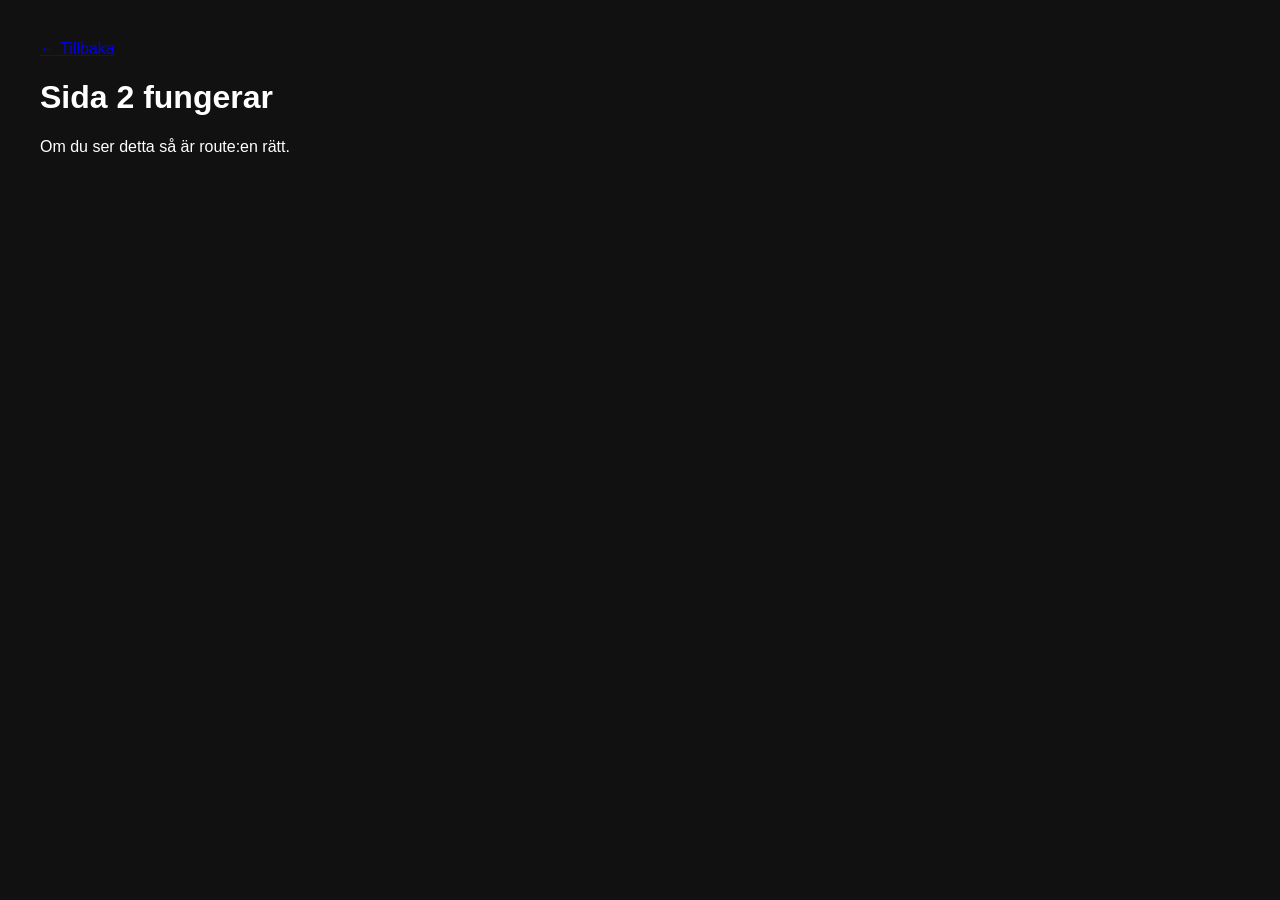
==== pausinstallningar/index.html @ a7c9d022 "index.html" ====
<!DOCTYPE html>
<html lang="sv">
<head>
  <meta charset="UTF-8" />
  <meta name="viewport" content="width=device-width, initial-scale=1.0" />
  <title>Sida 2</title>
  <link rel="stylesheet" href="style.css" />
  <a href="/">← Tillbaka</a>
</head>
<body>
  <h1>Sida 2 fungerar</h1>
  <p>Om du ser detta så är route:en rätt.</p>

  <script src="app.js"></script>
</body>
</html>
---- pausinstallningar/style.css ----
body {
  background: #111;
  color: white;
  font-family: Arial, sans-serif;
  padding: 2rem;
}
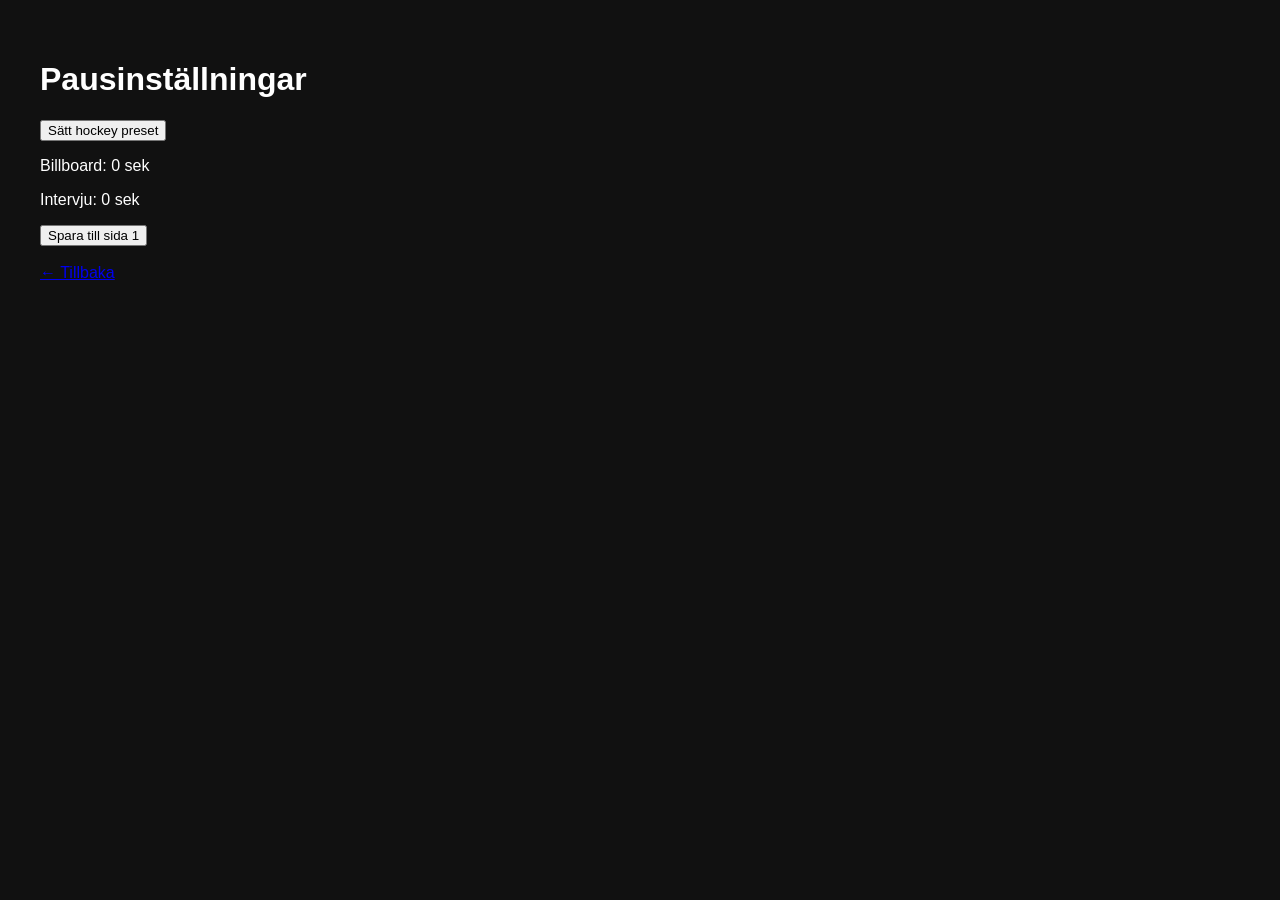
==== commit ed9a7e81: "index.html" ====
--- a/pausinstallningar/index.html
+++ b/pausinstallningar/index.html
@@ -3,13 +3,22 @@
 <head>
   <meta charset="UTF-8" />
   <meta name="viewport" content="width=device-width, initial-scale=1.0" />
-  <title>Sida 2</title>
+  <title>Pausinställningar</title>
   <link rel="stylesheet" href="style.css" />
-  <a href="/">← Tillbaka</a>
 </head>
 <body>
-  <h1>Sida 2 fungerar</h1>
-  <p>Om du ser detta så är route:en rätt.</p>
+
+  <h1>Pausinställningar</h1>
+
+  <button id="setPreset">Sätt hockey preset</button>
+
+  <p>Billboard: <span id="billboard">0</span> sek</p>
+  <p>Intervju: <span id="interview">0</span> sek</p>
+
+  <button id="save">Spara till sida 1</button>
+
+  <br><br>
+  <a href="/">← Tillbaka</a>
 
   <script src="app.js"></script>
 </body>
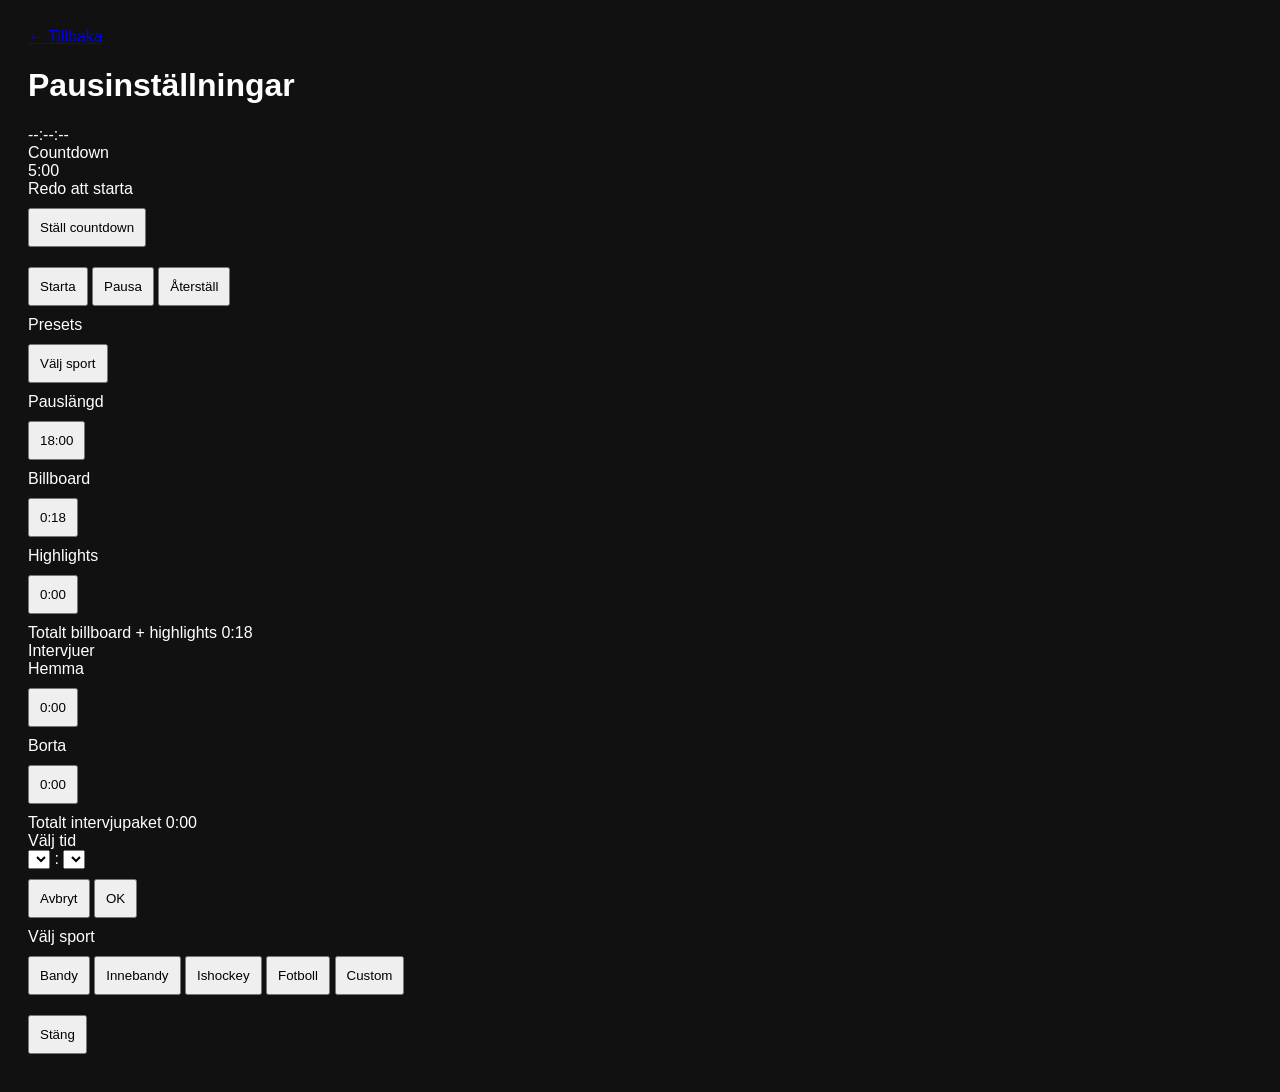
==== commit 12517408: "index.html" ====
--- a/pausinstallningar/index.html
+++ b/pausinstallningar/index.html
@@ -2,24 +2,114 @@
 <html lang="sv">
 <head>
   <meta charset="UTF-8" />
-  <meta name="viewport" content="width=device-width, initial-scale=1.0" />
-  <title>Pausinställningar</title>
+  <meta name="viewport" content="width=device-width, initial-scale=1" />
+  <title>Pausklocka – Pausinställningar</title>
   <link rel="stylesheet" href="style.css" />
 </head>
 <body>
+  <main class="app-shell">
+    <header class="app-header">
+      <a href="/" class="back-link">← Tillbaka</a>
+      <h1 class="app-title">Pausinställningar</h1>
+      <div id="liveClock" class="live-clock">--:--:--</div>
+    </header>
 
-  <h1>Pausinställningar</h1>
+    <section class="card countdown-card">
+      <div id="countdownLabel" class="card-label">Countdown</div>
+      <div id="countdownDisplay" class="countdown-value">5:00</div>
+      <div id="countdownMeta" class="countdown-meta">Redo att starta</div>
 
-  <button id="setPreset">Sätt hockey preset</button>
+      <button id="openCountdownPicker" class="time-pill" type="button">Ställ countdown</button>
 
-  <p>Billboard: <span id="billboard">0</span> sek</p>
-  <p>Intervju: <span id="interview">0</span> sek</p>
+      <div class="action-row">
+        <button id="startCountdownBtn" class="action-btn primary-btn" type="button">Starta</button>
+        <button id="pauseCountdownBtn" class="action-btn secondary-btn-solid" type="button">Pausa</button>
+        <button id="resetCountdownBtn" class="action-btn secondary-btn-solid" type="button">Återställ</button>
+      </div>
+    </section>
 
-  <button id="save">Spara till sida 1</button>
+    <section class="card">
+      <div class="card-label">Presets</div>
+      <button id="openPresetPicker" class="time-pill medium-pill" type="button">Välj sport</button>
+    </section>
 
-  <br><br>
-  <a href="/">← Tillbaka</a>
+    <section class="card">
+      <div class="card-label">Pauslängd</div>
+      <button id="openPausePicker" class="time-pill medium-pill" type="button">18:00</button>
+    </section>
 
-  <script src="app.js"></script>
+    <section class="card">
+      <div class="card-label">Billboard</div>
+      <button id="openBillboardPicker" class="time-pill medium-pill" type="button">0:18</button>
+    </section>
+
+    <section class="card">
+      <div class="card-label">Highlights</div>
+      <button id="openHighlightsPicker" class="time-pill medium-pill" type="button">0:00</button>
+
+      <div class="info-total">
+        <span class="info-total-label">Totalt billboard + highlights</span>
+        <span id="billboardHighlightsTotal" class="info-total-value">0:18</span>
+      </div>
+    </section>
+
+    <section class="card interviews-card">
+      <div class="card-label">Intervjuer</div>
+
+      <div class="dual-buttons">
+        <div class="dual-block">
+          <div class="mini-label">Hemma</div>
+          <button id="openInterviewHomePicker" class="time-pill small-pill" type="button">0:00</button>
+        </div>
+
+        <div class="dual-block">
+          <div class="mini-label">Borta</div>
+          <button id="openInterviewAwayPicker" class="time-pill small-pill" type="button">0:00</button>
+        </div>
+      </div>
+
+      <div class="info-total">
+        <span class="info-total-label">Totalt intervjupaket</span>
+        <span id="interviewTotal" class="info-total-value">0:00</span>
+      </div>
+    </section>
+  </main>
+
+  <div id="timePickerOverlay" class="timepicker-overlay hidden" aria-hidden="true">
+    <div class="timepicker-box">
+      <div id="timePickerTitle" class="timepicker-title">Välj tid</div>
+
+      <div id="durationPicker" class="timepicker-scrolls">
+        <select id="pickerMinutes" aria-label="Minuter"></select>
+        <span>:</span>
+        <select id="pickerSeconds" aria-label="Sekunder"></select>
+      </div>
+
+      <div class="timepicker-actions">
+        <button id="pickerCancel" class="secondary-btn" type="button">Avbryt</button>
+        <button id="pickerSet" type="button">OK</button>
+      </div>
+    </div>
+  </div>
+
+  <div id="presetPickerOverlay" class="timepicker-overlay hidden" aria-hidden="true">
+    <div class="timepicker-box">
+      <div class="timepicker-title">Välj sport</div>
+
+      <div class="preset-list">
+        <button class="preset-option" type="button" data-preset="bandy">Bandy</button>
+        <button class="preset-option" type="button" data-preset="innebandy">Innebandy</button>
+        <button class="preset-option" type="button" data-preset="ishockey">Ishockey</button>
+        <button class="preset-option" type="button" data-preset="fotboll">Fotboll</button>
+        <button class="preset-option" type="button" data-preset="custom">Custom</button>
+      </div>
+
+      <div class="timepicker-actions">
+        <button id="presetCancel" class="secondary-btn" type="button">Stäng</button>
+      </div>
+    </div>
+  </div>
+
+  <script src="app.js" defer></script>
 </body>
 </html>
--- a/pausinstallningar/style.css
+++ b/pausinstallningar/style.css
@@ -1,6 +1,11 @@
 body {
   background: #111;
   color: white;
-  font-family: Arial, sans-serif;
-  padding: 2rem;
+  font-family: Arial;
+  padding: 20px;
 }
+
+button {
+  padding: 10px;
+  margin: 10px 0;
+}
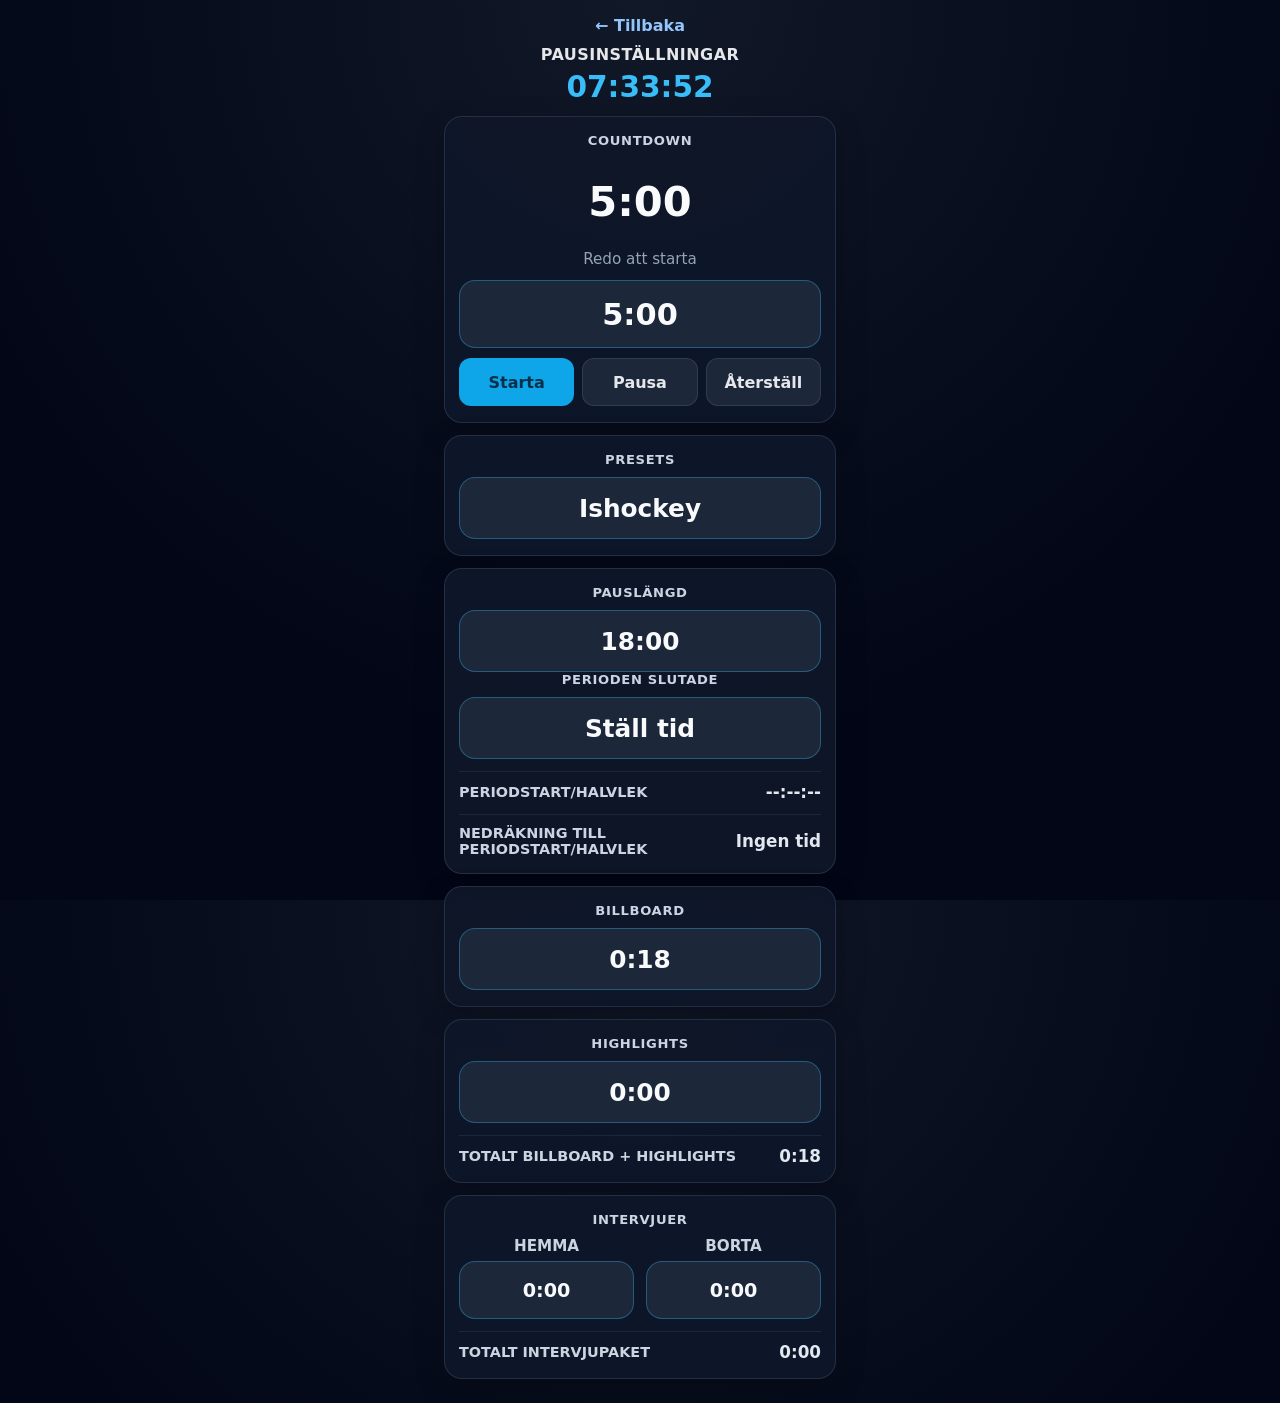
==== commit 455d32c9: "index.html" ====
--- a/pausinstallningar/index.html
+++ b/pausinstallningar/index.html
@@ -36,11 +36,26 @@
     <section class="card">
       <div class="card-label">Pauslängd</div>
       <button id="openPausePicker" class="time-pill medium-pill" type="button">18:00</button>
+
+      <div class="subsection-gap"></div>
+
+      <div class="card-label small-card-label">Perioden slutade</div>
+      <button id="openPeriodEndPicker" class="time-pill medium-pill" type="button">Ställ tid</button>
+
+      <div class="info-total">
+        <span class="info-total-label">Periodstart/halvlek</span>
+        <span id="periodStartValue" class="info-total-value">--:--:--</span>
+      </div>
+
+      <div class="info-total">
+        <span class="info-total-label">Nedräkning till periodstart/halvlek</span>
+        <span id="periodStartCountdown" class="info-total-value">Ingen tid</span>
+      </div>
     </section>
 
     <section class="card">
       <div class="card-label">Billboard</div>
-      <button id="openBillboardPicker" class="time-pill medium-pill" type="button">0:18</button>
+      <button id="openBillboardPicker" class="time-pill medium-pill" type="button">0:20</button>
     </section>
 
     <section class="card">
@@ -49,7 +64,7 @@
 
       <div class="info-total">
         <span class="info-total-label">Totalt billboard + highlights</span>
-        <span id="billboardHighlightsTotal" class="info-total-value">0:18</span>
+        <span id="billboardHighlightsTotal" class="info-total-value">0:20</span>
       </div>
     </section>
 
@@ -85,6 +100,14 @@
         <select id="pickerSeconds" aria-label="Sekunder"></select>
       </div>
 
+      <div id="clockPicker" class="timepicker-scrolls hidden">
+        <select id="pickerHoursClock" aria-label="Timmar"></select>
+        <span>:</span>
+        <select id="pickerMinutesClock" aria-label="Minuter"></select>
+        <span>:</span>
+        <select id="pickerSecondsClock" aria-label="Sekunder"></select>
+      </div>
+
       <div class="timepicker-actions">
         <button id="pickerCancel" class="secondary-btn" type="button">Avbryt</button>
         <button id="pickerSet" type="button">OK</button>
--- a/pausinstallningar/style.css
+++ b/pausinstallningar/style.css
@@ -1,11 +1,341 @@
+* {
+  box-sizing: border-box;
+}
+
+html,
 body {
-  background: #111;
-  color: white;
-  font-family: Arial;
-  padding: 20px;
-}
-
-button {
-  padding: 10px;
-  margin: 10px 0;
-}
+  height: 100%;
+}
+
+body {
+  margin: 0;
+  font-family: system-ui, sans-serif;
+  color: #e5e7eb;
+  background: radial-gradient(circle at top, #111827, #020617 68%);
+}
+
+button,
+select {
+  font: inherit;
+}
+
+.app-shell {
+  min-height: 100vh;
+  max-width: 420px;
+  margin: 0 auto;
+  padding: 14px 14px 24px;
+  display: flex;
+  flex-direction: column;
+  gap: 12px;
+}
+
+.app-header {
+  text-align: center;
+  padding-top: 2px;
+}
+
+.back-link {
+  display: inline-block;
+  margin-bottom: 10px;
+  color: #93c5fd;
+  text-decoration: none;
+  font-weight: 700;
+}
+
+.back-link:active {
+  transform: scale(0.99);
+}
+
+.app-title {
+  margin: 0 0 6px;
+  font-size: 1rem;
+  font-weight: 700;
+  letter-spacing: 0.03em;
+  text-transform: uppercase;
+}
+
+.live-clock {
+  font-size: 1.85rem;
+  font-weight: 700;
+  color: #38bdf8;
+  font-variant-numeric: tabular-nums;
+}
+
+.card {
+  background: rgba(15, 23, 42, 0.92);
+  border: 1px solid rgba(148, 163, 184, 0.18);
+  border-radius: 18px;
+  box-shadow: 0 10px 30px rgba(0, 0, 0, 0.22);
+  padding: 16px 14px;
+}
+
+.card-label {
+  font-size: 0.82rem;
+  font-weight: 700;
+  letter-spacing: 0.05em;
+  text-transform: uppercase;
+  color: #cbd5e1;
+  margin-bottom: 10px;
+  text-align: center;
+}
+
+.countdown-card {
+  text-align: center;
+}
+
+.countdown-value {
+  min-height: 88px;
+  display: flex;
+  align-items: center;
+  justify-content: center;
+  font-size: clamp(2rem, 8vw, 2.6rem);
+  line-height: 1.1;
+  font-weight: 800;
+  text-align: center;
+  font-variant-numeric: tabular-nums;
+  color: #f8fafc;
+}
+
+.countdown-value.warning {
+  color: #ef4444;
+}
+
+.countdown-meta {
+  margin-top: 4px;
+  margin-bottom: 12px;
+  color: #94a3b8;
+  font-size: 0.95rem;
+  text-align: center;
+}
+
+.time-pill {
+  width: 100%;
+  min-height: 68px;
+  border: 1px solid rgba(56, 189, 248, 0.35);
+  border-radius: 16px;
+  background: rgba(30, 41, 59, 0.95);
+  color: #f8fafc;
+  font-size: 1.9rem;
+  font-weight: 800;
+  font-variant-numeric: tabular-nums;
+  cursor: pointer;
+}
+
+.time-pill:active {
+  transform: scale(0.99);
+}
+
+.medium-pill {
+  font-size: 1.55rem;
+  min-height: 62px;
+}
+
+.small-pill {
+  font-size: 1.2rem;
+  min-height: 58px;
+}
+
+.action-row {
+  display: grid;
+  grid-template-columns: 1fr 1fr 1fr;
+  gap: 8px;
+  margin-top: 10px;
+}
+
+.action-btn {
+  min-height: 48px;
+  border-radius: 12px;
+  border: none;
+  font-weight: 700;
+  cursor: pointer;
+}
+
+.primary-btn {
+  background: #0ea5e9;
+  color: #082f49;
+}
+
+.secondary-btn-solid {
+  background: rgba(30, 41, 59, 0.95);
+  color: #e5e7eb;
+  border: 1px solid rgba(148, 163, 184, 0.18);
+}
+
+.info-total {
+  display: flex;
+  justify-content: space-between;
+  align-items: center;
+  gap: 10px;
+  margin-top: 12px;
+  padding-top: 10px;
+  border-top: 1px solid rgba(148, 163, 184, 0.12);
+}
+
+.info-total-label {
+  font-size: 0.9rem;
+  font-weight: 700;
+  color: #cbd5e1;
+  text-transform: uppercase;
+}
+
+.info-total-value {
+  font-size: 1.05rem;
+  font-weight: 800;
+  color: #e2e8f0;
+  font-variant-numeric: tabular-nums;
+  white-space: nowrap;
+}
+
+.interviews-card {
+  text-align: center;
+}
+
+.dual-buttons {
+  display: grid;
+  grid-template-columns: 1fr 1fr;
+  gap: 12px;
+}
+
+.dual-block {
+  display: grid;
+  gap: 6px;
+}
+
+.mini-label {
+  font-size: 0.95rem;
+  font-weight: 700;
+  color: #cbd5e1;
+  text-transform: uppercase;
+}
+
+.timepicker-overlay {
+  position: fixed;
+  inset: 0;
+  background: rgba(2, 6, 23, 0.82);
+  display: flex;
+  align-items: center;
+  justify-content: center;
+  padding: 16px;
+}
+
+.timepicker-overlay.hidden {
+  display: none;
+}
+
+.timepicker-box {
+  width: min(320px, 100%);
+  background: #020617;
+  border: 1px solid rgba(148, 163, 184, 0.2);
+  border-radius: 18px;
+  padding: 18px 16px;
+}
+
+.timepicker-title {
+  text-align: center;
+  font-size: 1rem;
+  font-weight: 700;
+  margin-bottom: 12px;
+}
+
+.timepicker-scrolls {
+  display: flex;
+  align-items: center;
+  justify-content: center;
+  gap: 8px;
+  margin-bottom: 16px;
+}
+
+.timepicker-scrolls span {
+  font-size: 1.4rem;
+  font-weight: 700;
+}
+
+select {
+  width: 96px;
+  min-height: 52px;
+  border-radius: 12px;
+  border: 1px solid #475569;
+  background: #0f172a;
+  color: #e5e7eb;
+  text-align: center;
+  font-size: 1.25rem;
+}
+
+.timepicker-actions {
+  display: flex;
+  gap: 10px;
+}
+
+.timepicker-actions button {
+  flex: 1;
+  min-height: 46px;
+  border-radius: 12px;
+  border: none;
+  font-weight: 700;
+  cursor: pointer;
+}
+
+.secondary-btn {
+  background: transparent;
+  border: 1px solid #475569 !important;
+  color: #e5e7eb;
+}
+
+.timepicker-actions button:last-child {
+  background: #0ea5e9;
+  color: #082f49;
+}
+
+.preset-list {
+  display: grid;
+  gap: 8px;
+  margin-bottom: 14px;
+}
+
+.preset-option {
+  min-height: 52px;
+  border-radius: 12px;
+  border: 1px solid rgba(56, 189, 248, 0.25);
+  background: rgba(30, 41, 59, 0.95);
+  color: #f8fafc;
+  font-weight: 700;
+  cursor: pointer;
+}
+
+.preset-option:active {
+  transform: scale(0.99);
+}
+
+@media (max-height: 740px) {
+  .app-shell {
+    gap: 10px;
+    padding-top: 10px;
+  }
+
+  .countdown-value {
+    min-height: 72px;
+    font-size: clamp(1.75rem, 7vw, 2.2rem);
+  }
+
+  .time-pill {
+    min-height: 60px;
+    font-size: 1.65rem;
+  }
+
+  .medium-pill {
+    font-size: 1.35rem;
+  }
+
+  .small-pill {
+    font-size: 1.05rem;
+  }
+
+  .action-btn {
+    min-height: 44px;
+  }
+
+  .info-total-label,
+  .info-total-value {
+    font-size: 0.9rem;
+  }
+}
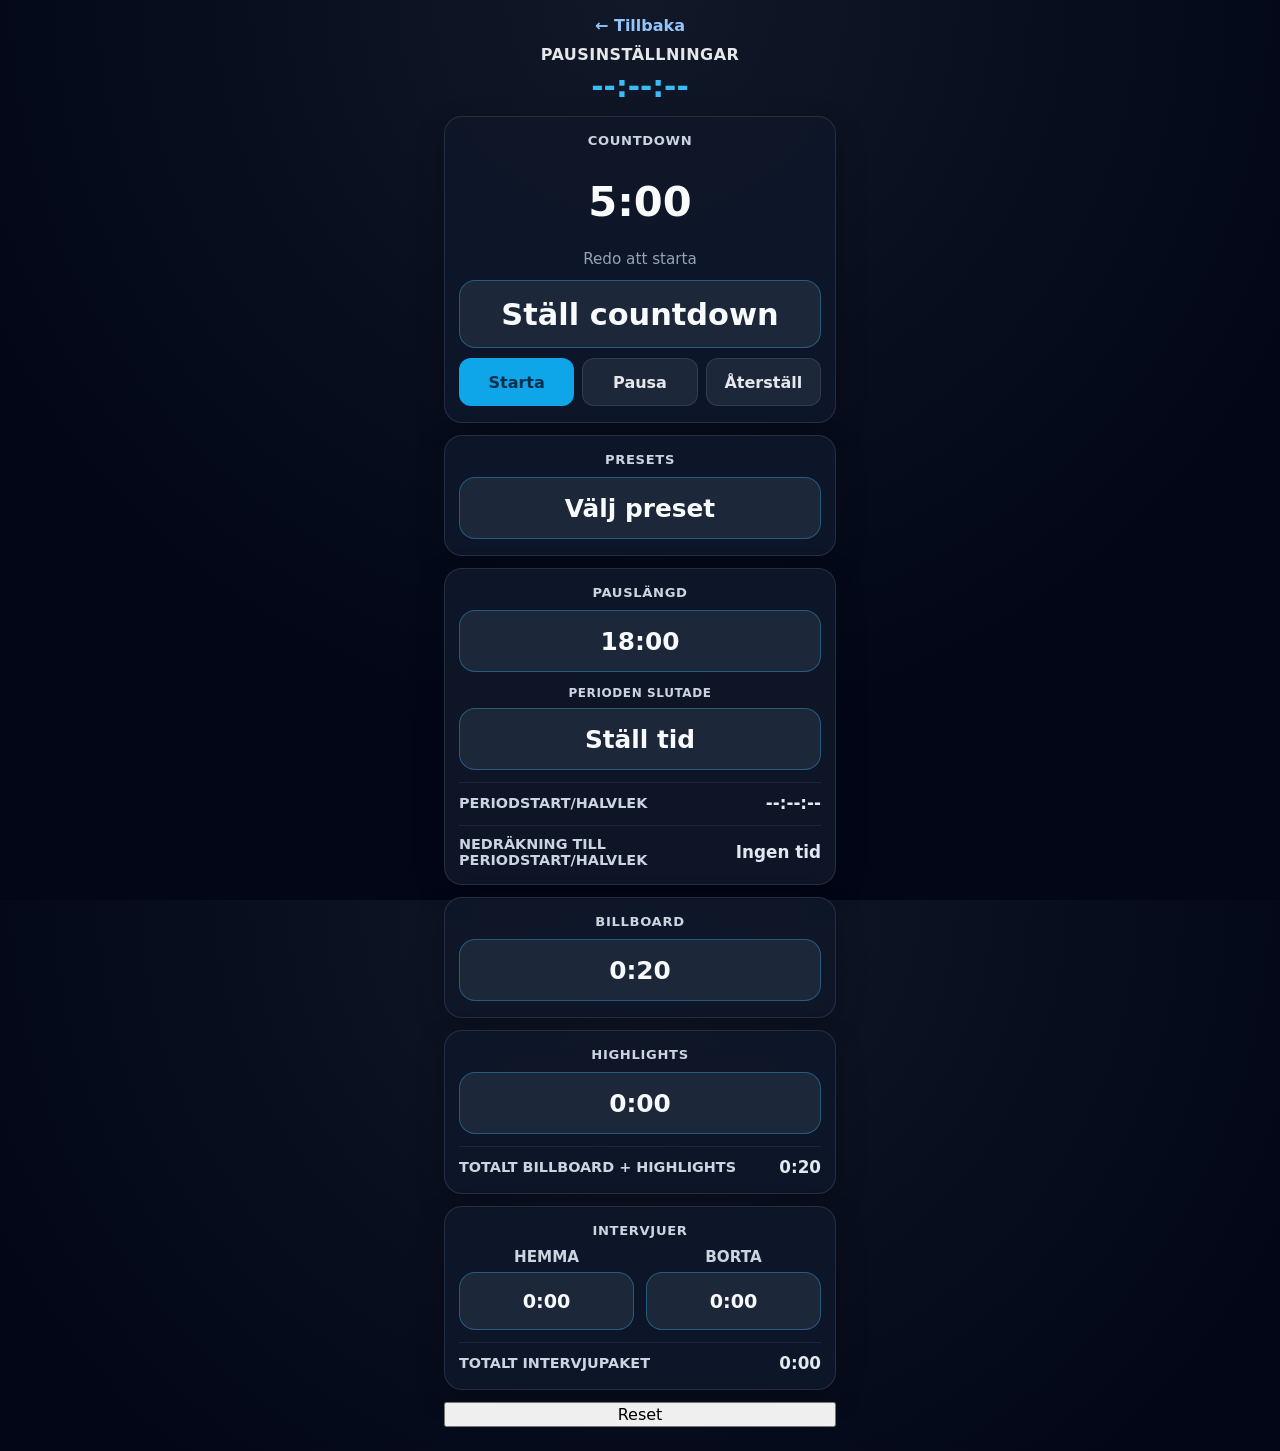
==== commit fb7aeb7a: "index.html" ====
--- a/pausinstallningar/index.html
+++ b/pausinstallningar/index.html
@@ -30,7 +30,7 @@
 
     <section class="card">
       <div class="card-label">Presets</div>
-      <button id="openPresetPicker" class="time-pill medium-pill" type="button">Välj sport</button>
+      <button id="openPresetPicker" class="time-pill medium-pill" type="button">Välj preset</button>
     </section>
 
     <section class="card">
@@ -88,24 +88,57 @@
         <span id="interviewTotal" class="info-total-value">0:00</span>
       </div>
     </section>
+
+    <button id="fullResetBtn" class="full-reset-btn" type="button">Reset</button>
   </main>
 
   <div id="timePickerOverlay" class="timepicker-overlay hidden" aria-hidden="true">
     <div class="timepicker-box">
       <div id="timePickerTitle" class="timepicker-title">Välj tid</div>
 
-      <div id="durationPicker" class="timepicker-scrolls">
-        <select id="pickerMinutes" aria-label="Minuter"></select>
-        <span>:</span>
-        <select id="pickerSeconds" aria-label="Sekunder"></select>
+      <div id="durationPicker" class="picker-grid">
+        <div class="picker-column">
+          <div class="picker-label">Min</div>
+          <button class="picker-adjust-btn" type="button" data-adjust-target="durationMinutes" data-adjust="1">+</button>
+          <div id="durationMinutesDisplay" class="picker-value">05</div>
+          <button class="picker-adjust-btn" type="button" data-adjust-target="durationMinutes" data-adjust="-1">−</button>
+        </div>
+
+        <div class="picker-separator">:</div>
+
+        <div class="picker-column">
+          <div class="picker-label">Sek</div>
+          <button class="picker-adjust-btn" type="button" data-adjust-target="durationSeconds" data-adjust="1">+</button>
+          <div id="durationSecondsDisplay" class="picker-value">00</div>
+          <button class="picker-adjust-btn" type="button" data-adjust-target="durationSeconds" data-adjust="-1">−</button>
+        </div>
       </div>
 
-      <div id="clockPicker" class="timepicker-scrolls hidden">
-        <select id="pickerHoursClock" aria-label="Timmar"></select>
-        <span>:</span>
-        <select id="pickerMinutesClock" aria-label="Minuter"></select>
-        <span>:</span>
-        <select id="pickerSecondsClock" aria-label="Sekunder"></select>
+      <div id="clockPicker" class="picker-grid hidden">
+        <div class="picker-column">
+          <div class="picker-label">Tim</div>
+          <button class="picker-adjust-btn" type="button" data-adjust-target="clockHours" data-adjust="1">+</button>
+          <div id="clockHoursDisplay" class="picker-value">20</div>
+          <button class="picker-adjust-btn" type="button" data-adjust-target="clockHours" data-adjust="-1">−</button>
+        </div>
+
+        <div class="picker-separator">:</div>
+
+        <div class="picker-column">
+          <div class="picker-label">Min</div>
+          <button class="picker-adjust-btn" type="button" data-adjust-target="clockMinutes" data-adjust="1">+</button>
+          <div id="clockMinutesDisplay" class="picker-value">35</div>
+          <button class="picker-adjust-btn" type="button" data-adjust-target="clockMinutes" data-adjust="-1">−</button>
+        </div>
+
+        <div class="picker-separator">:</div>
+
+        <div class="picker-column">
+          <div class="picker-label">Sek</div>
+          <button class="picker-adjust-btn" type="button" data-adjust-target="clockSeconds" data-adjust="1">+</button>
+          <div id="clockSecondsDisplay" class="picker-value">00</div>
+          <button class="picker-adjust-btn" type="button" data-adjust-target="clockSeconds" data-adjust="-1">−</button>
+        </div>
       </div>
 
       <div class="timepicker-actions">
@@ -117,7 +150,7 @@
 
   <div id="presetPickerOverlay" class="timepicker-overlay hidden" aria-hidden="true">
     <div class="timepicker-box">
-      <div class="timepicker-title">Välj sport</div>
+      <div class="timepicker-title">Välj preset</div>
 
       <div class="preset-list">
         <button class="preset-option" type="button" data-preset="bandy">Bandy</button>
@@ -135,4 +168,4 @@
 
   <script src="app.js" defer></script>
 </body>
-</html>
+</html>
--- a/pausinstallningar/style.css
+++ b/pausinstallningar/style.css
@@ -77,6 +77,16 @@
   color: #cbd5e1;
   margin-bottom: 10px;
   text-align: center;
+}
+
+.small-card-label {
+  margin-top: 0;
+  margin-bottom: 8px;
+  font-size: 0.75rem;
+}
+
+.subsection-gap {
+  height: 14px;
 }
 
 .countdown-card {
@@ -222,6 +232,10 @@
   display: none;
 }
 
+.hidden {
+  display: none !important;
+}
+
 .timepicker-box {
   width: min(320px, 100%);
   background: #020617;
@@ -243,6 +257,10 @@
   justify-content: center;
   gap: 8px;
   margin-bottom: 16px;
+}
+
+.timepicker-scrolls.hidden {
+  display: none !important;
 }
 
 .timepicker-scrolls span {
@@ -261,6 +279,12 @@
   font-size: 1.25rem;
 }
 
+#pickerHoursClock,
+#pickerMinutesClock,
+#pickerSecondsClock {
+  width: 78px;
+}
+
 .timepicker-actions {
   display: flex;
   gap: 10px;
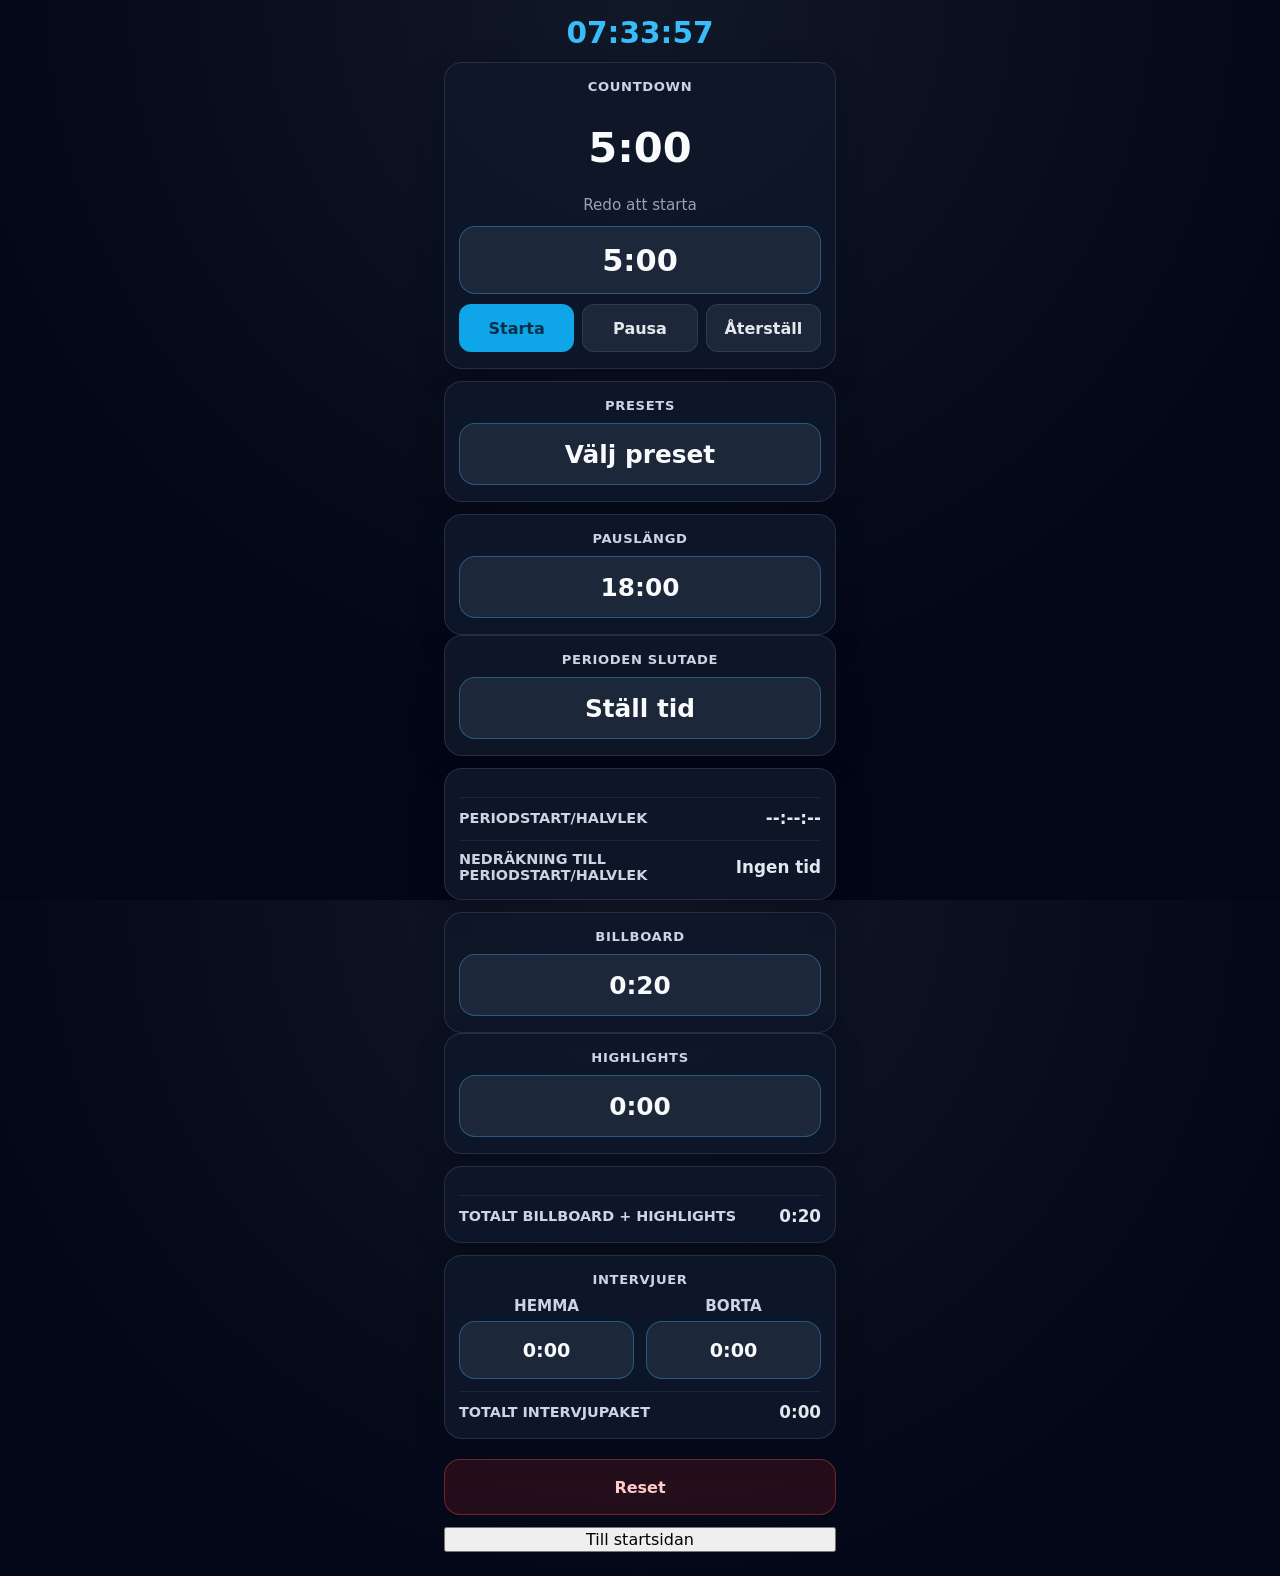
==== commit 48fe0674: "index.html" ====
--- a/pausinstallningar/index.html
+++ b/pausinstallningar/index.html
@@ -9,8 +9,6 @@
 <body>
   <main class="app-shell">
     <header class="app-header">
-      <a href="/" class="back-link">← Tillbaka</a>
-      <h1 class="app-title">Pausinställningar</h1>
       <div id="liveClock" class="live-clock">--:--:--</div>
     </header>
 
@@ -33,16 +31,20 @@
       <button id="openPresetPicker" class="time-pill medium-pill" type="button">Välj preset</button>
     </section>
 
+    <section class="two-col-grid">
+      <section class="card compact-card">
+        <div class="card-label">Pauslängd</div>
+        <button id="openPausePicker" class="time-pill medium-pill" type="button">18:00</button>
+      </section>
+
+      <section class="card compact-card">
+        <div class="card-label">Perioden slutade</div>
+        <button id="openPeriodEndPicker" class="time-pill medium-pill" type="button">Ställ tid</button>
+      </section>
+    </section>
+
     <section class="card">
-      <div class="card-label">Pauslängd</div>
-      <button id="openPausePicker" class="time-pill medium-pill" type="button">18:00</button>
-
-      <div class="subsection-gap"></div>
-
-      <div class="card-label small-card-label">Perioden slutade</div>
-      <button id="openPeriodEndPicker" class="time-pill medium-pill" type="button">Ställ tid</button>
-
-      <div class="info-total">
+      <div class="info-total no-top-border">
         <span class="info-total-label">Periodstart/halvlek</span>
         <span id="periodStartValue" class="info-total-value">--:--:--</span>
       </div>
@@ -53,16 +55,20 @@
       </div>
     </section>
 
-    <section class="card">
-      <div class="card-label">Billboard</div>
-      <button id="openBillboardPicker" class="time-pill medium-pill" type="button">0:20</button>
+    <section class="two-col-grid">
+      <section class="card compact-card">
+        <div class="card-label">Billboard</div>
+        <button id="openBillboardPicker" class="time-pill medium-pill" type="button">0:20</button>
+      </section>
+
+      <section class="card compact-card">
+        <div class="card-label">Highlights</div>
+        <button id="openHighlightsPicker" class="time-pill medium-pill" type="button">0:00</button>
+      </section>
     </section>
 
     <section class="card">
-      <div class="card-label">Highlights</div>
-      <button id="openHighlightsPicker" class="time-pill medium-pill" type="button">0:00</button>
-
-      <div class="info-total">
+      <div class="info-total no-top-border">
         <span class="info-total-label">Totalt billboard + highlights</span>
         <span id="billboardHighlightsTotal" class="info-total-value">0:20</span>
       </div>
@@ -90,6 +96,7 @@
     </section>
 
     <button id="fullResetBtn" class="full-reset-btn" type="button">Reset</button>
+    <button id="backToStartBtn" class="back-start-btn" type="button">Till startsidan</button>
   </main>
 
   <div id="timePickerOverlay" class="timepicker-overlay hidden" aria-hidden="true">
--- a/pausinstallningar/style.css
+++ b/pausinstallningar/style.css
@@ -14,8 +14,7 @@
   background: radial-gradient(circle at top, #111827, #020617 68%);
 }
 
-button,
-select {
+button {
   font: inherit;
 }
 
@@ -218,6 +217,22 @@
   text-transform: uppercase;
 }
 
+.full-reset-btn {
+  margin-top: 8px;
+  min-height: 56px;
+  border: 1px solid rgba(239, 68, 68, 0.4);
+  border-radius: 16px;
+  background: rgba(127, 29, 29, 0.25);
+  color: #fecaca;
+  font-size: 1rem;
+  font-weight: 800;
+  cursor: pointer;
+}
+
+.full-reset-btn:active {
+  transform: scale(0.99);
+}
+
 .timepicker-overlay {
   position: fixed;
   inset: 0;
@@ -237,7 +252,7 @@
 }
 
 .timepicker-box {
-  width: min(320px, 100%);
+  width: min(360px, 100%);
   background: #020617;
   border: 1px solid rgba(148, 163, 184, 0.2);
   border-radius: 18px;
@@ -248,41 +263,63 @@
   text-align: center;
   font-size: 1rem;
   font-weight: 700;
-  margin-bottom: 12px;
-}
-
-.timepicker-scrolls {
+  margin-bottom: 14px;
+}
+
+.picker-grid {
   display: flex;
   align-items: center;
   justify-content: center;
+  gap: 10px;
+  margin-bottom: 16px;
+}
+
+.picker-column {
+  display: grid;
   gap: 8px;
-  margin-bottom: 16px;
-}
-
-.timepicker-scrolls.hidden {
-  display: none !important;
-}
-
-.timepicker-scrolls span {
-  font-size: 1.4rem;
-  font-weight: 700;
-}
-
-select {
-  width: 96px;
-  min-height: 52px;
+  justify-items: center;
+}
+
+.picker-label {
+  font-size: 0.85rem;
+  font-weight: 700;
+  color: #cbd5e1;
+  text-transform: uppercase;
+}
+
+.picker-adjust-btn {
+  width: 76px;
+  min-height: 42px;
   border-radius: 12px;
-  border: 1px solid #475569;
-  background: #0f172a;
-  color: #e5e7eb;
-  text-align: center;
-  font-size: 1.25rem;
-}
-
-#pickerHoursClock,
-#pickerMinutesClock,
-#pickerSecondsClock {
-  width: 78px;
+  border: 1px solid rgba(56, 189, 248, 0.25);
+  background: rgba(30, 41, 59, 0.95);
+  color: #f8fafc;
+  font-size: 1.5rem;
+  font-weight: 800;
+  cursor: pointer;
+}
+
+.picker-value {
+  width: 76px;
+  min-height: 58px;
+  display: flex;
+  align-items: center;
+  justify-content: center;
+  border-radius: 14px;
+  border: 1px solid rgba(148, 163, 184, 0.18);
+  background: rgba(15, 23, 42, 0.92);
+  color: #f8fafc;
+  font-size: 1.8rem;
+  font-weight: 800;
+  font-variant-numeric: tabular-nums;
+}
+
+.picker-separator {
+  font-size: 1.8rem;
+  font-weight: 800;
+  color: #cbd5e1;
+  align-self: center;
+  padding-top: 22px;
 }
 
 .timepicker-actions {
@@ -354,12 +391,24 @@
     font-size: 1.05rem;
   }
 
-  .action-btn {
-    min-height: 44px;
+  .action-btn,
+  .full-reset-btn {
+    min-height: 50px;
+  }
+
+  .picker-adjust-btn {
+    width: 70px;
+    min-height: 40px;
+  }
+
+  .picker-value {
+    width: 70px;
+    min-height: 54px;
+    font-size: 1.65rem;
   }
 
   .info-total-label,
   .info-total-value {
     font-size: 0.9rem;
   }
-}
+}
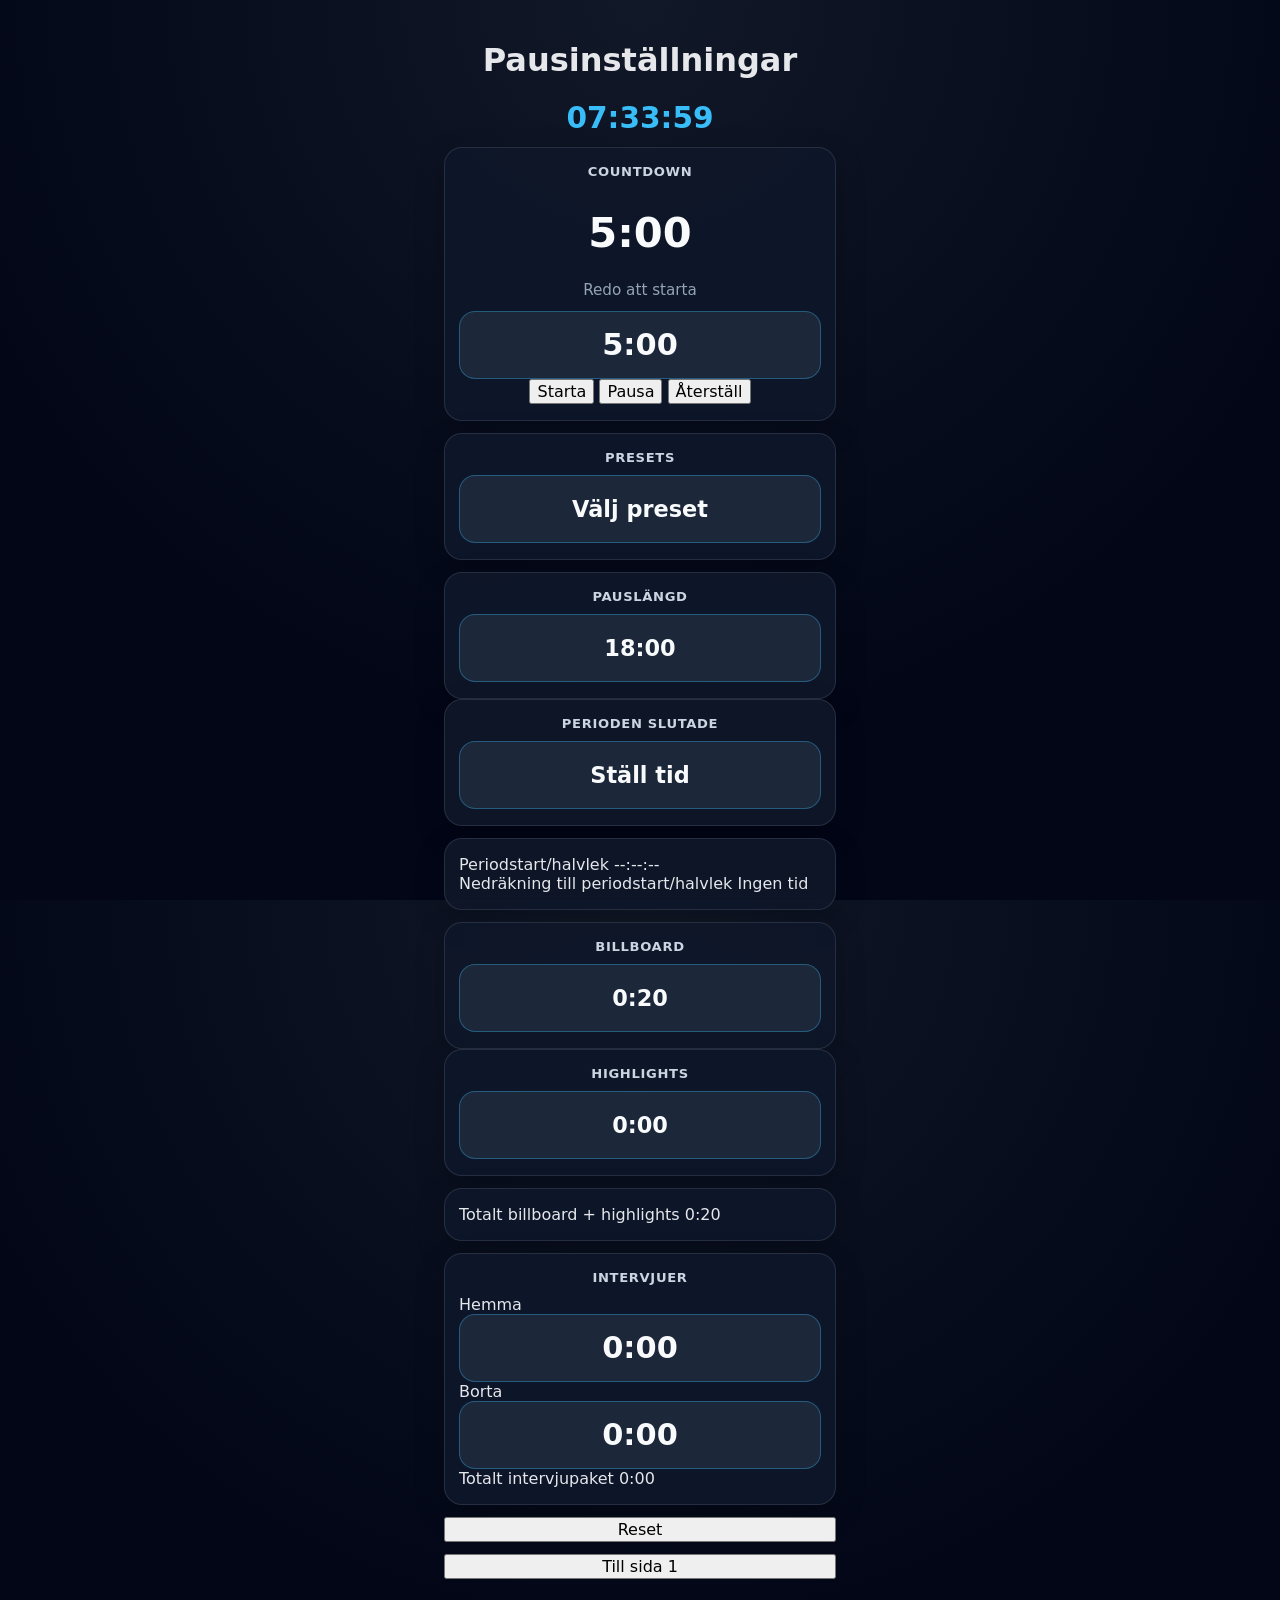
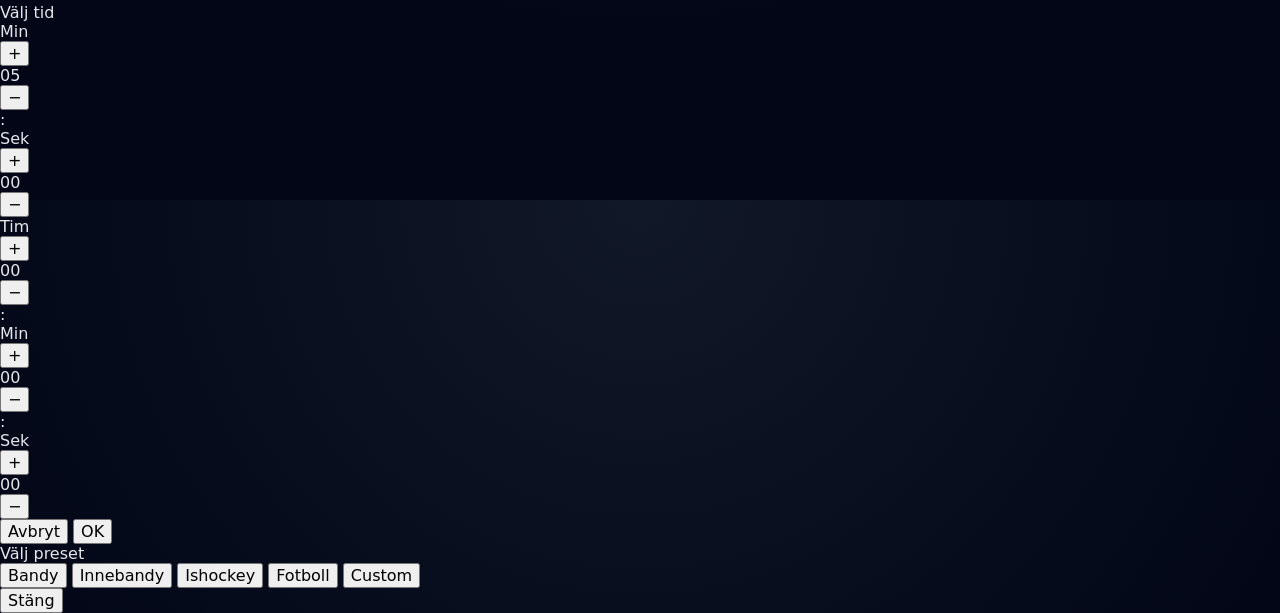
==== commit 6ff36d83: "index.html" ====
--- a/pausinstallningar/index.html
+++ b/pausinstallningar/index.html
@@ -9,6 +9,7 @@
 <body>
   <main class="app-shell">
     <header class="app-header">
+      <h1 class="app-title">Pausinställningar</h1>
       <div id="liveClock" class="live-clock">--:--:--</div>
     </header>
 
@@ -31,20 +32,20 @@
       <button id="openPresetPicker" class="time-pill medium-pill" type="button">Välj preset</button>
     </section>
 
-    <section class="two-col-grid">
-      <section class="card compact-card">
+    <section class="pair-grid">
+      <div class="card pair-card">
         <div class="card-label">Pauslängd</div>
         <button id="openPausePicker" class="time-pill medium-pill" type="button">18:00</button>
-      </section>
+      </div>
 
-      <section class="card compact-card">
+      <div class="card pair-card">
         <div class="card-label">Perioden slutade</div>
         <button id="openPeriodEndPicker" class="time-pill medium-pill" type="button">Ställ tid</button>
-      </section>
+      </div>
     </section>
 
     <section class="card">
-      <div class="info-total no-top-border">
+      <div class="info-total first-info-total">
         <span class="info-total-label">Periodstart/halvlek</span>
         <span id="periodStartValue" class="info-total-value">--:--:--</span>
       </div>
@@ -55,20 +56,20 @@
       </div>
     </section>
 
-    <section class="two-col-grid">
-      <section class="card compact-card">
+    <section class="pair-grid">
+      <div class="card pair-card">
         <div class="card-label">Billboard</div>
         <button id="openBillboardPicker" class="time-pill medium-pill" type="button">0:20</button>
-      </section>
+      </div>
 
-      <section class="card compact-card">
+      <div class="card pair-card">
         <div class="card-label">Highlights</div>
         <button id="openHighlightsPicker" class="time-pill medium-pill" type="button">0:00</button>
-      </section>
+      </div>
     </section>
 
     <section class="card">
-      <div class="info-total no-top-border">
+      <div class="info-total first-info-total">
         <span class="info-total-label">Totalt billboard + highlights</span>
         <span id="billboardHighlightsTotal" class="info-total-value">0:20</span>
       </div>
@@ -96,7 +97,7 @@
     </section>
 
     <button id="fullResetBtn" class="full-reset-btn" type="button">Reset</button>
-    <button id="backToStartBtn" class="back-start-btn" type="button">Till startsidan</button>
+    <button id="goToStartBtn" class="back-bottom-btn" type="button">Till sida 1</button>
   </main>
 
   <div id="timePickerOverlay" class="timepicker-overlay hidden" aria-hidden="true">
--- a/pausinstallningar/style.css
+++ b/pausinstallningar/style.css
@@ -30,27 +30,7 @@
 
 .app-header {
   text-align: center;
-  padding-top: 2px;
-}
-
-.back-link {
-  display: inline-block;
-  margin-bottom: 10px;
-  color: #93c5fd;
-  text-decoration: none;
-  font-weight: 700;
-}
-
-.back-link:active {
-  transform: scale(0.99);
-}
-
-.app-title {
-  margin: 0 0 6px;
-  font-size: 1rem;
-  font-weight: 700;
-  letter-spacing: 0.03em;
-  text-transform: uppercase;
+  padding-top: 6px;
 }
 
 .live-clock {
@@ -68,6 +48,16 @@
   padding: 16px 14px;
 }
 
+.compact-card {
+  padding: 14px 12px;
+}
+
+.two-col-grid {
+  display: grid;
+  grid-template-columns: 1fr 1fr;
+  gap: 12px;
+}
+
 .card-label {
   font-size: 0.82rem;
   font-weight: 700;
@@ -76,16 +66,6 @@
   color: #cbd5e1;
   margin-bottom: 10px;
   text-align: center;
-}
-
-.small-card-label {
-  margin-top: 0;
-  margin-bottom: 8px;
-  font-size: 0.75rem;
-}
-
-.subsection-gap {
-  height: 14px;
 }
 
 .countdown-card {
@@ -135,280 +115,4 @@
 }
 
 .medium-pill {
-  font-size: 1.55rem;
-  min-height: 62px;
-}
-
-.small-pill {
-  font-size: 1.2rem;
-  min-height: 58px;
-}
-
-.action-row {
-  display: grid;
-  grid-template-columns: 1fr 1fr 1fr;
-  gap: 8px;
-  margin-top: 10px;
-}
-
-.action-btn {
-  min-height: 48px;
-  border-radius: 12px;
-  border: none;
-  font-weight: 700;
-  cursor: pointer;
-}
-
-.primary-btn {
-  background: #0ea5e9;
-  color: #082f49;
-}
-
-.secondary-btn-solid {
-  background: rgba(30, 41, 59, 0.95);
-  color: #e5e7eb;
-  border: 1px solid rgba(148, 163, 184, 0.18);
-}
-
-.info-total {
-  display: flex;
-  justify-content: space-between;
-  align-items: center;
-  gap: 10px;
-  margin-top: 12px;
-  padding-top: 10px;
-  border-top: 1px solid rgba(148, 163, 184, 0.12);
-}
-
-.info-total-label {
-  font-size: 0.9rem;
-  font-weight: 700;
-  color: #cbd5e1;
-  text-transform: uppercase;
-}
-
-.info-total-value {
-  font-size: 1.05rem;
-  font-weight: 800;
-  color: #e2e8f0;
-  font-variant-numeric: tabular-nums;
-  white-space: nowrap;
-}
-
-.interviews-card {
-  text-align: center;
-}
-
-.dual-buttons {
-  display: grid;
-  grid-template-columns: 1fr 1fr;
-  gap: 12px;
-}
-
-.dual-block {
-  display: grid;
-  gap: 6px;
-}
-
-.mini-label {
-  font-size: 0.95rem;
-  font-weight: 700;
-  color: #cbd5e1;
-  text-transform: uppercase;
-}
-
-.full-reset-btn {
-  margin-top: 8px;
-  min-height: 56px;
-  border: 1px solid rgba(239, 68, 68, 0.4);
-  border-radius: 16px;
-  background: rgba(127, 29, 29, 0.25);
-  color: #fecaca;
-  font-size: 1rem;
-  font-weight: 800;
-  cursor: pointer;
-}
-
-.full-reset-btn:active {
-  transform: scale(0.99);
-}
-
-.timepicker-overlay {
-  position: fixed;
-  inset: 0;
-  background: rgba(2, 6, 23, 0.82);
-  display: flex;
-  align-items: center;
-  justify-content: center;
-  padding: 16px;
-}
-
-.timepicker-overlay.hidden {
-  display: none;
-}
-
-.hidden {
-  display: none !important;
-}
-
-.timepicker-box {
-  width: min(360px, 100%);
-  background: #020617;
-  border: 1px solid rgba(148, 163, 184, 0.2);
-  border-radius: 18px;
-  padding: 18px 16px;
-}
-
-.timepicker-title {
-  text-align: center;
-  font-size: 1rem;
-  font-weight: 700;
-  margin-bottom: 14px;
-}
-
-.picker-grid {
-  display: flex;
-  align-items: center;
-  justify-content: center;
-  gap: 10px;
-  margin-bottom: 16px;
-}
-
-.picker-column {
-  display: grid;
-  gap: 8px;
-  justify-items: center;
-}
-
-.picker-label {
-  font-size: 0.85rem;
-  font-weight: 700;
-  color: #cbd5e1;
-  text-transform: uppercase;
-}
-
-.picker-adjust-btn {
-  width: 76px;
-  min-height: 42px;
-  border-radius: 12px;
-  border: 1px solid rgba(56, 189, 248, 0.25);
-  background: rgba(30, 41, 59, 0.95);
-  color: #f8fafc;
-  font-size: 1.5rem;
-  font-weight: 800;
-  cursor: pointer;
-}
-
-.picker-value {
-  width: 76px;
-  min-height: 58px;
-  display: flex;
-  align-items: center;
-  justify-content: center;
-  border-radius: 14px;
-  border: 1px solid rgba(148, 163, 184, 0.18);
-  background: rgba(15, 23, 42, 0.92);
-  color: #f8fafc;
-  font-size: 1.8rem;
-  font-weight: 800;
-  font-variant-numeric: tabular-nums;
-}
-
-.picker-separator {
-  font-size: 1.8rem;
-  font-weight: 800;
-  color: #cbd5e1;
-  align-self: center;
-  padding-top: 22px;
-}
-
-.timepicker-actions {
-  display: flex;
-  gap: 10px;
-}
-
-.timepicker-actions button {
-  flex: 1;
-  min-height: 46px;
-  border-radius: 12px;
-  border: none;
-  font-weight: 700;
-  cursor: pointer;
-}
-
-.secondary-btn {
-  background: transparent;
-  border: 1px solid #475569 !important;
-  color: #e5e7eb;
-}
-
-.timepicker-actions button:last-child {
-  background: #0ea5e9;
-  color: #082f49;
-}
-
-.preset-list {
-  display: grid;
-  gap: 8px;
-  margin-bottom: 14px;
-}
-
-.preset-option {
-  min-height: 52px;
-  border-radius: 12px;
-  border: 1px solid rgba(56, 189, 248, 0.25);
-  background: rgba(30, 41, 59, 0.95);
-  color: #f8fafc;
-  font-weight: 700;
-  cursor: pointer;
-}
-
-.preset-option:active {
-  transform: scale(0.99);
-}
-
-@media (max-height: 740px) {
-  .app-shell {
-    gap: 10px;
-    padding-top: 10px;
-  }
-
-  .countdown-value {
-    min-height: 72px;
-    font-size: clamp(1.75rem, 7vw, 2.2rem);
-  }
-
-  .time-pill {
-    min-height: 60px;
-    font-size: 1.65rem;
-  }
-
-  .medium-pill {
-    font-size: 1.35rem;
-  }
-
-  .small-pill {
-    font-size: 1.05rem;
-  }
-
-  .action-btn,
-  .full-reset-btn {
-    min-height: 50px;
-  }
-
-  .picker-adjust-btn {
-    width: 70px;
-    min-height: 40px;
-  }
-
-  .picker-value {
-    width: 70px;
-    min-height: 54px;
-    font-size: 1.65rem;
-  }
-
-  .info-total-label,
-  .info-total-value {
-    font-size: 0.9rem;
-  }
-}+  font-size: 1.4rem
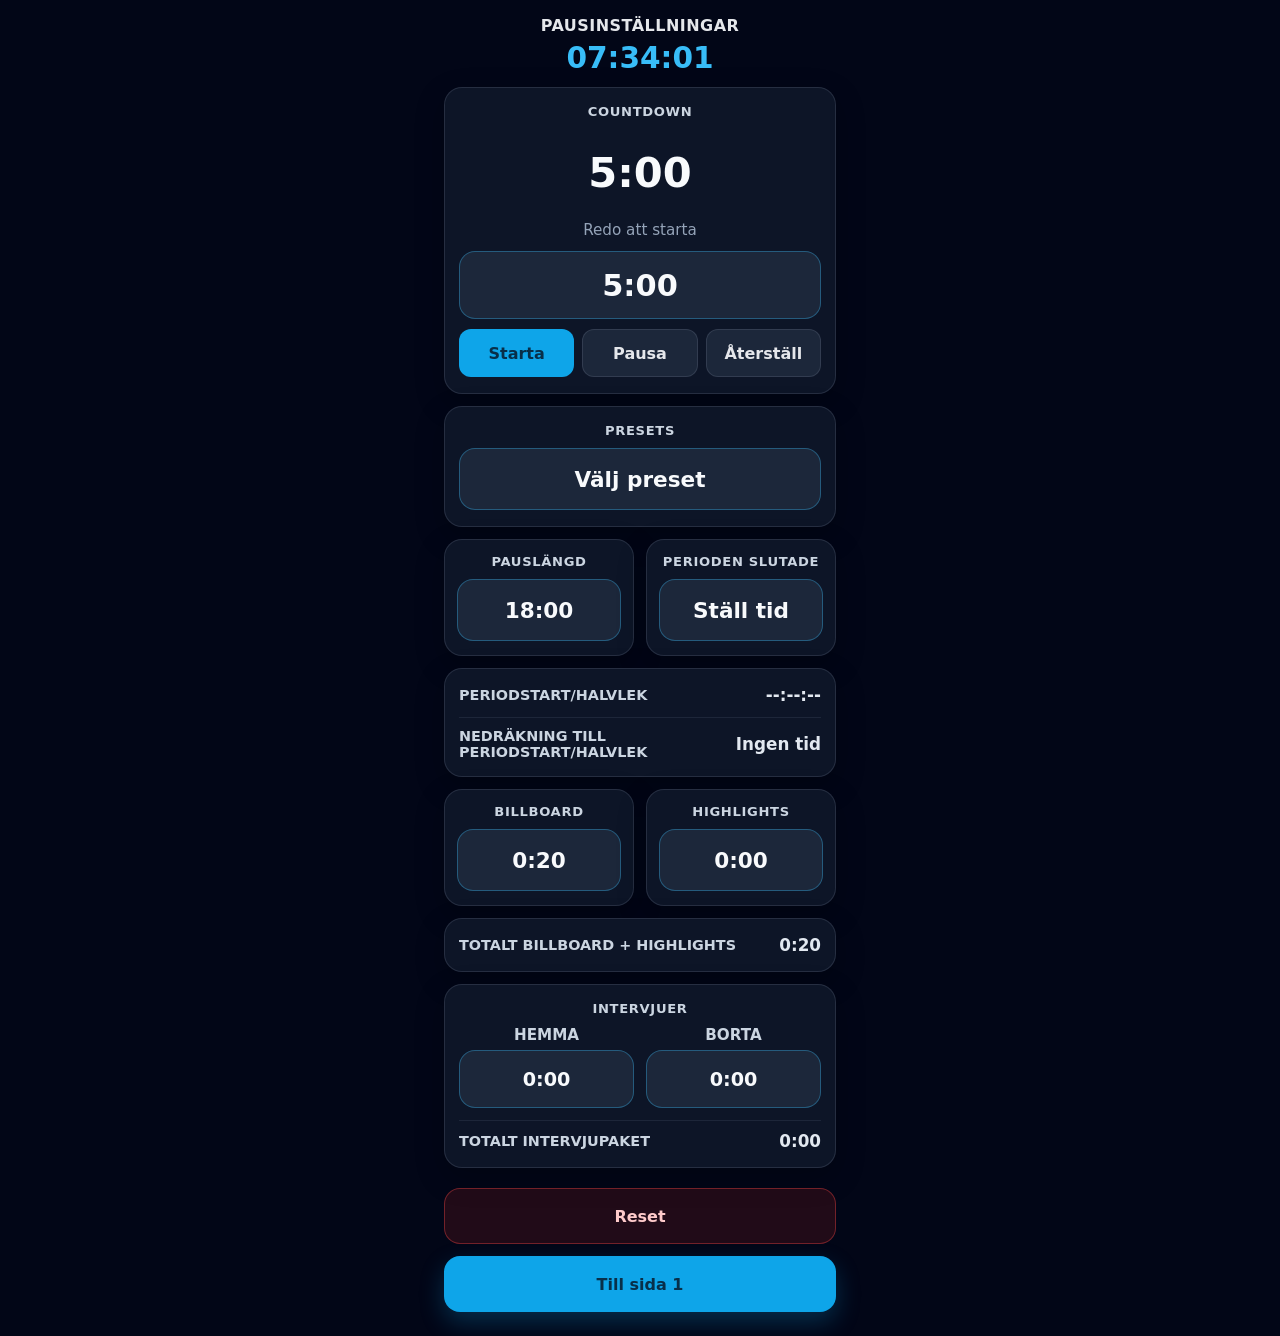
==== commit 6ab27a54: "index.html" ====
--- a/pausinstallningar/index.html
+++ b/pausinstallningar/index.html
@@ -156,6 +156,18 @@
     </div>
   </div>
 
+  <div id="resetConfirmOverlay" class="timepicker-overlay hidden" aria-hidden="true">
+    <div class="timepicker-box confirm-box">
+      <div class="timepicker-title">Nollställa allt innehåll?</div>
+      <p class="confirm-text">Alla sparade värden på sida 1 och sida 2 tas bort.</p>
+
+      <div class="timepicker-actions confirm-actions">
+        <button id="resetConfirmNo" class="secondary-btn" type="button">Nej</button>
+        <button id="resetConfirmYes" class="danger-btn" type="button">Ja</button>
+      </div>
+    </div>
+  </div>
+
   <div id="presetPickerOverlay" class="timepicker-overlay hidden" aria-hidden="true">
     <div class="timepicker-box">
       <div class="timepicker-title">Välj preset</div>
@@ -176,4 +188,4 @@
 
   <script src="app.js" defer></script>
 </body>
-</html>+</html>
--- a/pausinstallningar/style.css
+++ b/pausinstallningar/style.css
@@ -11,7 +11,7 @@
   margin: 0;
   font-family: system-ui, sans-serif;
   color: #e5e7eb;
-  background: radial-gradient(circle at top, #111827, #020617 68%);
+  background: linear-gradient(#020617, #020617);
 }
 
 button {
@@ -30,7 +30,15 @@
 
 .app-header {
   text-align: center;
-  padding-top: 6px;
+  padding-top: 2px;
+}
+
+.app-title {
+  margin: 0 0 6px;
+  font-size: 1rem;
+  font-weight: 700;
+  letter-spacing: 0.03em;
+  text-transform: uppercase;
 }
 
 .live-clock {
@@ -46,16 +54,6 @@
   border-radius: 18px;
   box-shadow: 0 10px 30px rgba(0, 0, 0, 0.22);
   padding: 16px 14px;
-}
-
-.compact-card {
-  padding: 14px 12px;
-}
-
-.two-col-grid {
-  display: grid;
-  grid-template-columns: 1fr 1fr;
-  gap: 12px;
 }
 
 .card-label {
@@ -115,4 +113,316 @@
 }
 
 .medium-pill {
-  font-size: 1.4rem+  font-size: 1.35rem;
+  min-height: 62px;
+}
+
+.small-pill {
+  font-size: 1.2rem;
+  min-height: 58px;
+}
+
+.action-row {
+  display: grid;
+  grid-template-columns: 1fr 1fr 1fr;
+  gap: 8px;
+  margin-top: 10px;
+}
+
+.action-btn {
+  min-height: 48px;
+  border-radius: 12px;
+  border: none;
+  font-weight: 700;
+  cursor: pointer;
+}
+
+.primary-btn {
+  background: #0ea5e9;
+  color: #082f49;
+}
+
+.secondary-btn-solid {
+  background: rgba(30, 41, 59, 0.95);
+  color: #e5e7eb;
+  border: 1px solid rgba(148, 163, 184, 0.18);
+}
+
+.pair-grid {
+  display: grid;
+  grid-template-columns: 1fr 1fr;
+  gap: 12px;
+}
+
+.pair-card {
+  padding: 14px 12px;
+}
+
+.info-total {
+  display: flex;
+  justify-content: space-between;
+  align-items: center;
+  gap: 10px;
+  margin-top: 12px;
+  padding-top: 10px;
+  border-top: 1px solid rgba(148, 163, 184, 0.12);
+}
+
+.first-info-total {
+  margin-top: 0;
+  padding-top: 0;
+  border-top: none;
+}
+
+.info-total-label {
+  font-size: 0.9rem;
+  font-weight: 700;
+  color: #cbd5e1;
+  text-transform: uppercase;
+}
+
+.info-total-value {
+  font-size: 1.05rem;
+  font-weight: 800;
+  color: #e2e8f0;
+  font-variant-numeric: tabular-nums;
+  white-space: nowrap;
+}
+
+.interviews-card {
+  text-align: center;
+}
+
+.dual-buttons {
+  display: grid;
+  grid-template-columns: 1fr 1fr;
+  gap: 12px;
+}
+
+.dual-block {
+  display: grid;
+  gap: 6px;
+}
+
+.mini-label {
+  font-size: 0.95rem;
+  font-weight: 700;
+  color: #cbd5e1;
+  text-transform: uppercase;
+}
+
+.full-reset-btn {
+  margin-top: 8px;
+  min-height: 56px;
+  border: 1px solid rgba(239, 68, 68, 0.4);
+  border-radius: 16px;
+  background: rgba(127, 29, 29, 0.25);
+  color: #fecaca;
+  font-size: 1rem;
+  font-weight: 800;
+  cursor: pointer;
+}
+
+.back-bottom-btn {
+  min-height: 56px;
+  border: none;
+  border-radius: 16px;
+  background: #0ea5e9;
+  color: #082f49;
+  font-size: 1rem;
+  font-weight: 800;
+  cursor: pointer;
+  box-shadow: 0 10px 25px rgba(14, 165, 233, 0.25);
+}
+
+.full-reset-btn:active,
+.back-bottom-btn:active {
+  transform: scale(0.99);
+}
+
+.timepicker-overlay {
+  position: fixed;
+  inset: 0;
+  background: rgba(2, 6, 23, 0.82);
+  display: flex;
+  align-items: center;
+  justify-content: center;
+  padding: 16px;
+}
+
+.timepicker-overlay.hidden {
+  display: none;
+}
+
+.hidden {
+  display: none !important;
+}
+
+.timepicker-box {
+  width: min(360px, 100%);
+  background: #020617;
+  border: 1px solid rgba(148, 163, 184, 0.2);
+  border-radius: 18px;
+  padding: 18px 16px;
+}
+
+.timepicker-title {
+  text-align: center;
+  font-size: 1rem;
+  font-weight: 700;
+  margin-bottom: 14px;
+}
+
+.picker-grid {
+  display: flex;
+  align-items: center;
+  justify-content: center;
+  gap: 10px;
+  margin-bottom: 16px;
+}
+
+.picker-column {
+  display: grid;
+  gap: 8px;
+  justify-items: center;
+}
+
+.picker-label {
+  font-size: 0.85rem;
+  font-weight: 700;
+  color: #cbd5e1;
+  text-transform: uppercase;
+}
+
+.picker-adjust-btn {
+  width: 76px;
+  min-height: 42px;
+  border-radius: 12px;
+  border: 1px solid rgba(56, 189, 248, 0.25);
+  background: rgba(30, 41, 59, 0.95);
+  color: #f8fafc;
+  font-size: 1.5rem;
+  font-weight: 800;
+  cursor: pointer;
+}
+
+.picker-value {
+  width: 76px;
+  min-height: 58px;
+  display: flex;
+  align-items: center;
+  justify-content: center;
+  border-radius: 14px;
+  border: 1px solid rgba(148, 163, 184, 0.18);
+  background: rgba(15, 23, 42, 0.92);
+  color: #f8fafc;
+  font-size: 1.8rem;
+  font-weight: 800;
+  font-variant-numeric: tabular-nums;
+}
+
+.picker-separator {
+  font-size: 1.8rem;
+  font-weight: 800;
+  color: #cbd5e1;
+  align-self: center;
+  padding-top: 22px;
+}
+
+.timepicker-actions {
+  display: flex;
+  gap: 10px;
+}
+
+.timepicker-actions button {
+  flex: 1;
+  min-height: 46px;
+  border-radius: 12px;
+  border: none;
+  font-weight: 700;
+  cursor: pointer;
+}
+
+.secondary-btn {
+  background: transparent;
+  border: 1px solid #475569 !important;
+  color: #e5e7eb;
+}
+
+.timepicker-actions button:last-child {
+  background: #0ea5e9;
+  color: #082f49;
+}
+
+.preset-list {
+  display: grid;
+  gap: 8px;
+  margin-bottom: 14px;
+}
+
+.preset-option {
+  min-height: 52px;
+  border-radius: 12px;
+  border: 1px solid rgba(56, 189, 248, 0.25);
+  background: rgba(30, 41, 59, 0.95);
+  color: #f8fafc;
+  font-weight: 700;
+  cursor: pointer;
+}
+
+.preset-option:active {
+  transform: scale(0.99);
+}
+
+@media (max-width: 380px) {
+  .pair-grid {
+    grid-template-columns: 1fr;
+  }
+}
+
+@media (max-height: 740px) {
+  .app-shell {
+    gap: 10px;
+    padding-top: 10px;
+  }
+
+  .countdown-value {
+    min-height: 72px;
+    font-size: clamp(1.75rem, 7vw, 2.2rem);
+  }
+
+  .time-pill {
+    min-height: 60px;
+    font-size: 1.55rem;
+  }
+
+  .medium-pill {
+    font-size: 1.15rem;
+  }
+
+  .small-pill {
+    font-size: 1.05rem;
+  }
+
+  .action-btn,
+  .full-reset-btn,
+  .back-bottom-btn {
+    min-height: 50px;
+  }
+
+  .picker-adjust-btn {
+    width: 70px;
+    min-height: 40px;
+  }
+
+  .picker-value {
+    width: 70px;
+    min-height: 54px;
+    font-size: 1.65rem;
+  }
+
+  .info-total-label,
+  .info-total-value {
+    font-size: 0.9rem;
+  }
+}
